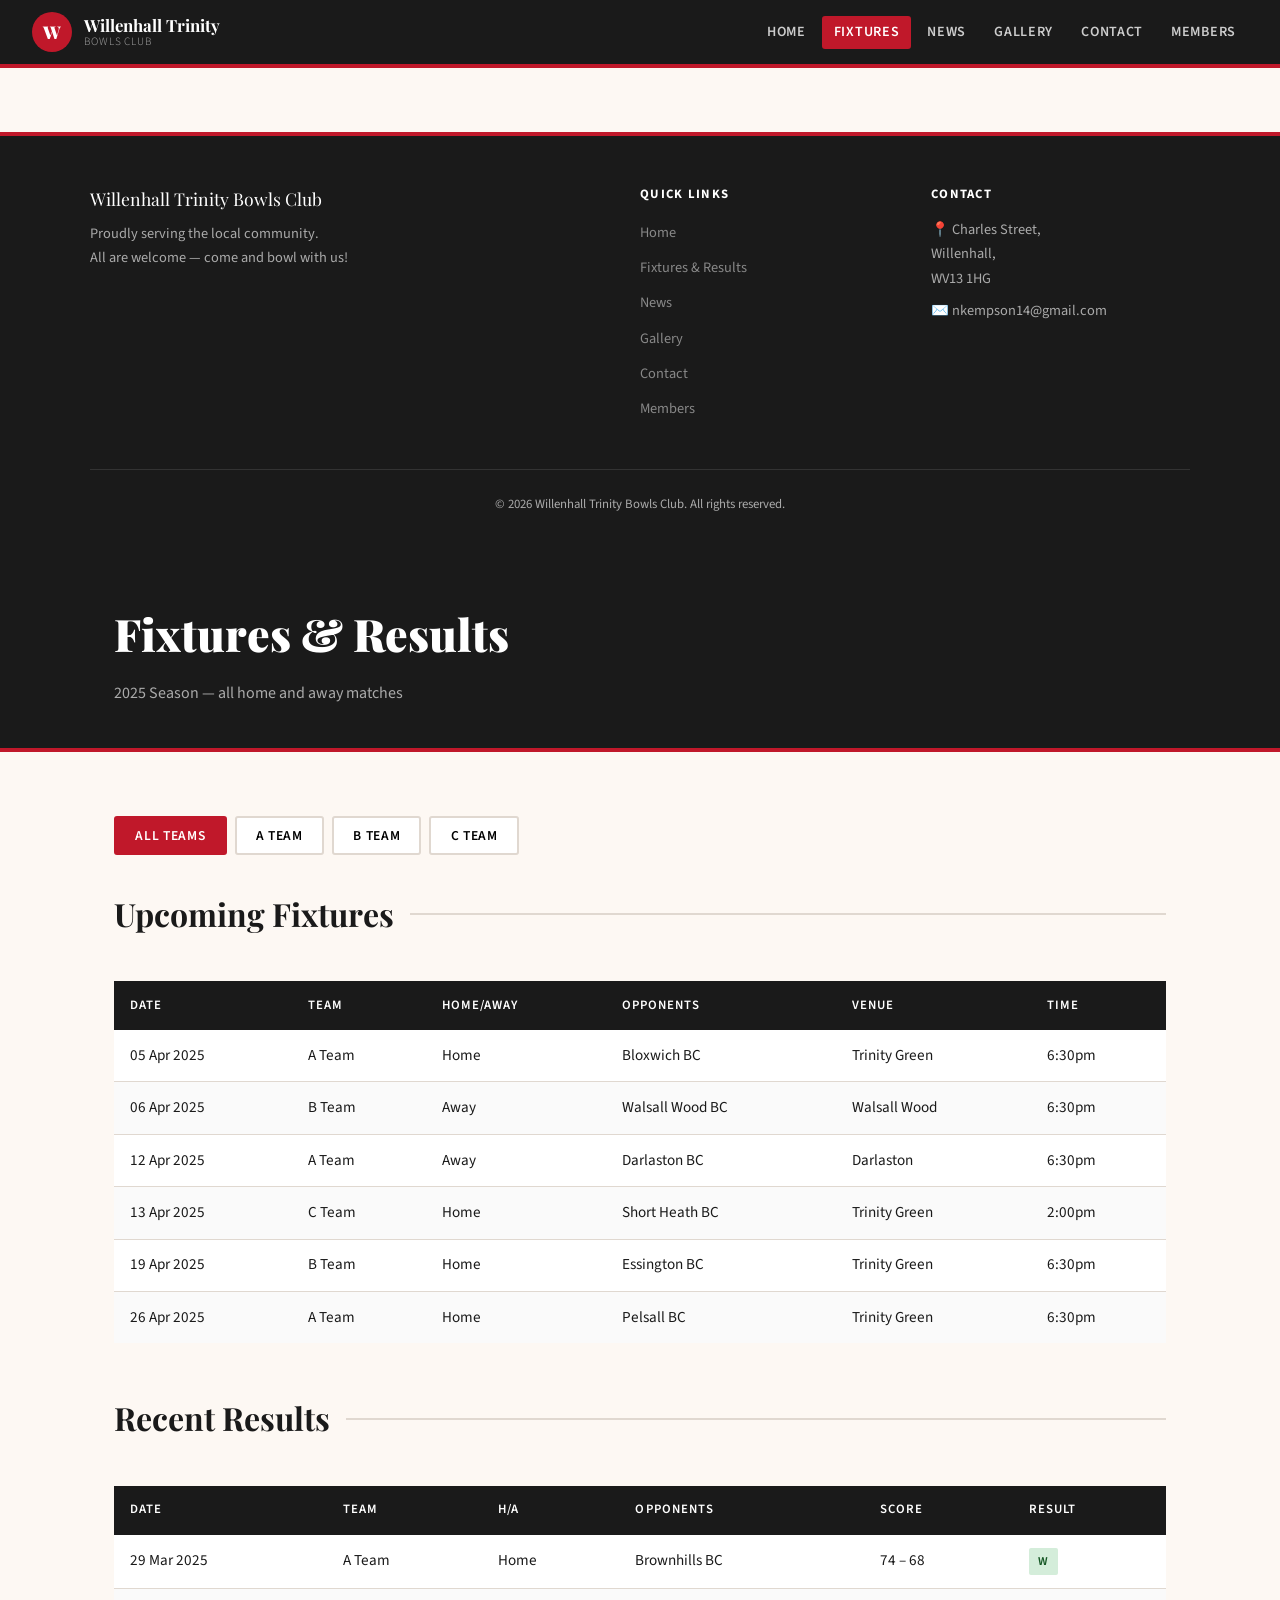
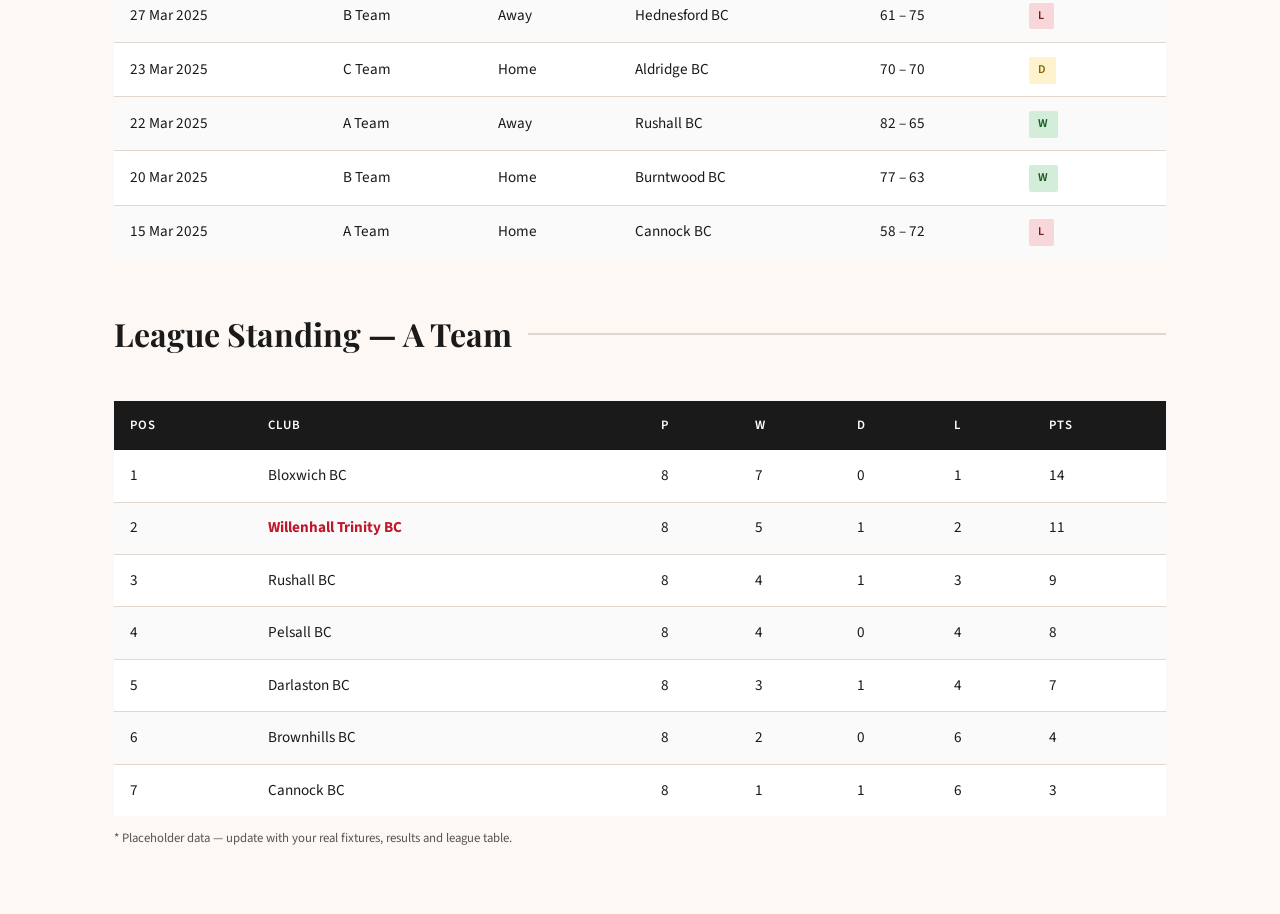
==== fixtures.html @ 3ceb104e "Add files via upload" ====
<!DOCTYPE html>
<html lang="en">
<head>
  <meta charset="UTF-8">
  <meta name="viewport" content="width=device-width, initial-scale=1.0">
  <title>Fixtures &amp; Results | Willenhall Trinity Bowls Club</title>
  <link rel="stylesheet" href="style.css">
</head>
<body>
<script src="shared.js"></script>

<div class="page-header">
  <div class="container">
    <h1>Fixtures &amp; Results</h1>
    <p>2025 Season — all home and away matches</p>
  </div>
</div>

<div class="section">

  <!-- FILTER TABS -->
  <div style="display:flex;gap:0.5rem;margin-bottom:2rem;flex-wrap:wrap">
    <button class="tab-btn active" data-team="all">All Teams</button>
    <button class="tab-btn" data-team="a">A Team</button>
    <button class="tab-btn" data-team="b">B Team</button>
    <button class="tab-btn" data-team="c">C Team</button>
  </div>

  <!-- UPCOMING FIXTURES -->
  <div class="section-heading"><h2>Upcoming Fixtures</h2></div>
  <div class="table-wrap" style="margin-bottom:3rem">
    <table id="fixturesTable">
      <thead>
        <tr>
          <th>Date</th><th>Team</th><th>Home/Away</th><th>Opponents</th><th>Venue</th><th>Time</th>
        </tr>
      </thead>
      <tbody>
        <tr data-team="a"><td>05 Apr 2025</td><td>A Team</td><td>Home</td><td>Bloxwich BC</td><td>Trinity Green</td><td>6:30pm</td></tr>
        <tr data-team="b"><td>06 Apr 2025</td><td>B Team</td><td>Away</td><td>Walsall Wood BC</td><td>Walsall Wood</td><td>6:30pm</td></tr>
        <tr data-team="a"><td>12 Apr 2025</td><td>A Team</td><td>Away</td><td>Darlaston BC</td><td>Darlaston</td><td>6:30pm</td></tr>
        <tr data-team="c"><td>13 Apr 2025</td><td>C Team</td><td>Home</td><td>Short Heath BC</td><td>Trinity Green</td><td>2:00pm</td></tr>
        <tr data-team="b"><td>19 Apr 2025</td><td>B Team</td><td>Home</td><td>Essington BC</td><td>Trinity Green</td><td>6:30pm</td></tr>
        <tr data-team="a"><td>26 Apr 2025</td><td>A Team</td><td>Home</td><td>Pelsall BC</td><td>Trinity Green</td><td>6:30pm</td></tr>
      </tbody>
    </table>
  </div>

  <!-- RESULTS -->
  <div class="section-heading"><h2>Recent Results</h2></div>
  <div class="table-wrap" style="margin-bottom:3rem">
    <table id="resultsTable">
      <thead>
        <tr><th>Date</th><th>Team</th><th>H/A</th><th>Opponents</th><th>Score</th><th>Result</th></tr>
      </thead>
      <tbody>
        <tr data-team="a"><td>29 Mar 2025</td><td>A Team</td><td>Home</td><td>Brownhills BC</td><td>74 – 68</td><td><span class="badge-result badge-w">W</span></td></tr>
        <tr data-team="b"><td>27 Mar 2025</td><td>B Team</td><td>Away</td><td>Hednesford BC</td><td>61 – 75</td><td><span class="badge-result badge-l">L</span></td></tr>
        <tr data-team="c"><td>23 Mar 2025</td><td>C Team</td><td>Home</td><td>Aldridge BC</td><td>70 – 70</td><td><span class="badge-result badge-d">D</span></td></tr>
        <tr data-team="a"><td>22 Mar 2025</td><td>A Team</td><td>Away</td><td>Rushall BC</td><td>82 – 65</td><td><span class="badge-result badge-w">W</span></td></tr>
        <tr data-team="b"><td>20 Mar 2025</td><td>B Team</td><td>Home</td><td>Burntwood BC</td><td>77 – 63</td><td><span class="badge-result badge-w">W</span></td></tr>
        <tr data-team="a"><td>15 Mar 2025</td><td>A Team</td><td>Home</td><td>Cannock BC</td><td>58 – 72</td><td><span class="badge-result badge-l">L</span></td></tr>
      </tbody>
    </table>
  </div>

  <!-- LEAGUE TABLE -->
  <div class="section-heading"><h2>League Standing — A Team</h2></div>
  <div class="table-wrap">
    <table>
      <thead><tr><th>Pos</th><th>Club</th><th>P</th><th>W</th><th>D</th><th>L</th><th>Pts</th></tr></thead>
      <tbody>
        <tr><td>1</td><td>Bloxwich BC</td><td>8</td><td>7</td><td>0</td><td>1</td><td>14</td></tr>
        <tr><td>2</td><td><strong style="color:var(--red)">Willenhall Trinity BC</strong></td><td>8</td><td>5</td><td>1</td><td>2</td><td>11</td></tr>
        <tr><td>3</td><td>Rushall BC</td><td>8</td><td>4</td><td>1</td><td>3</td><td>9</td></tr>
        <tr><td>4</td><td>Pelsall BC</td><td>8</td><td>4</td><td>0</td><td>4</td><td>8</td></tr>
        <tr><td>5</td><td>Darlaston BC</td><td>8</td><td>3</td><td>1</td><td>4</td><td>7</td></tr>
        <tr><td>6</td><td>Brownhills BC</td><td>8</td><td>2</td><td>0</td><td>6</td><td>4</td></tr>
        <tr><td>7</td><td>Cannock BC</td><td>8</td><td>1</td><td>1</td><td>6</td><td>3</td></tr>
      </tbody>
    </table>
  </div>
  <p style="font-size:0.8rem;color:var(--mid);margin-top:0.75rem">* Placeholder data — update with your real fixtures, results and league table.</p>

</div>

<style>
.tab-btn {
  padding:0.5rem 1.2rem;border:2px solid var(--border);
  background:white;border-radius:3px;cursor:pointer;
  font-family:inherit;font-size:0.85rem;font-weight:600;
  text-transform:uppercase;letter-spacing:0.05em;transition:all 0.2s;
}
.tab-btn.active,.tab-btn:hover{background:var(--red);color:white;border-color:var(--red);}
tr.hidden{display:none;}
</style>
<script>
document.querySelectorAll('.tab-btn').forEach(btn => {
  btn.addEventListener('click', function(){
    document.querySelectorAll('.tab-btn').forEach(b=>b.classList.remove('active'));
    this.classList.add('active');
    const team = this.dataset.team;
    ['fixturesTable','resultsTable'].forEach(id=>{
      document.querySelectorAll(`#${id} tbody tr`).forEach(row=>{
        row.classList.toggle('hidden', team!=='all' && row.dataset.team!==team);
      });
    });
  });
});
</script>
</body>
</html>
---- style.css ----
@import url('https://fonts.googleapis.com/css2?family=Playfair+Display:wght@400;600;700;900&family=Source+Sans+3:wght@300;400;600&display=swap');

/* ── Variables ─────────────────────────────────────── */
:root {
  --red:       #C0182A;
  --red-dark:  #8B0F1C;
  --red-light: #e8192f;
  --white:     #ffffff;
  --cream:     #FDF8F3;
  --charcoal:  #1A1A1A;
  --mid:       #555555;
  --border:    #e0d8d0;
  --nav-h:     68px;
}

/* ── Reset ─────────────────────────────────────────── */
*, *::before, *::after { box-sizing: border-box; margin: 0; padding: 0; }
html { scroll-behavior: smooth; }
body {
  font-family: 'Source Sans 3', sans-serif;
  background: var(--cream);
  color: var(--charcoal);
  font-size: 17px;
  line-height: 1.7;
}
img { max-width: 100%; display: block; }
a { color: var(--red); text-decoration: none; }
a:hover { text-decoration: underline; }

/* ── NAV ────────────────────────────────────────────── */
nav {
  background: var(--charcoal);
  height: var(--nav-h);
  display: flex;
  align-items: center;
  justify-content: space-between;
  padding: 0 2rem;
  position: sticky;
  top: 0;
  z-index: 100;
  border-bottom: 4px solid var(--red);
}
.nav-brand {
  display: flex;
  align-items: center;
  gap: 0.75rem;
  text-decoration: none;
}
.nav-brand .badge {
  width: 40px; height: 40px;
  background: var(--red);
  border-radius: 50%;
  display: flex; align-items: center; justify-content: center;
  font-family: 'Playfair Display', serif;
  font-weight: 900;
  font-size: 1.1rem;
  color: white;
  flex-shrink: 0;
}
.nav-brand span {
  font-family: 'Playfair Display', serif;
  font-weight: 700;
  font-size: 1.05rem;
  color: white;
  line-height: 1.2;
}
.nav-brand small { display: block; font-family: 'Source Sans 3', sans-serif; font-size: 0.7rem; font-weight: 300; color: #aaa; letter-spacing: 0.08em; text-transform: uppercase; }
.nav-links { display: flex; gap: 0.25rem; list-style: none; }
.nav-links a {
  color: #ccc;
  font-size: 0.88rem;
  font-weight: 600;
  letter-spacing: 0.05em;
  text-transform: uppercase;
  padding: 0.4rem 0.75rem;
  border-radius: 3px;
  transition: background 0.2s, color 0.2s;
  text-decoration: none;
}
.nav-links a:hover, .nav-links a.active { background: var(--red); color: white; }

/* Hamburger */
.nav-toggle { display: none; background: none; border: none; cursor: pointer; padding: 0.5rem; }
.nav-toggle span { display: block; width: 24px; height: 2px; background: white; margin: 5px 0; transition: 0.3s; }

@media (max-width: 768px) {
  .nav-toggle { display: block; }
  .nav-links {
    display: none; flex-direction: column; gap: 0;
    position: absolute; top: var(--nav-h); left: 0; right: 0;
    background: #222; padding: 1rem 0;
  }
  .nav-links.open { display: flex; }
  .nav-links a { padding: 0.75rem 2rem; border-radius: 0; }
}

/* ── HERO ───────────────────────────────────────────── */
.hero {
  background: linear-gradient(135deg, var(--red-dark) 0%, var(--red) 60%, #e84055 100%);
  color: white;
  padding: 5rem 2rem 4rem;
  text-align: center;
  position: relative;
  overflow: hidden;
}
.hero::before {
  content: '';
  position: absolute; inset: 0;
  background: url("data:image/svg+xml,%3Csvg width='60' height='60' viewBox='0 0 60 60' xmlns='http://www.w3.org/2000/svg'%3E%3Cg fill='none' fill-rule='evenodd'%3E%3Cg fill='%23ffffff' fill-opacity='0.04'%3E%3Ccircle cx='30' cy='30' r='20'/%3E%3C/g%3E%3C/g%3E%3C/svg%3E");
  background-size: 60px;
}
.hero-content { position: relative; max-width: 680px; margin: 0 auto; }
.hero-eyebrow {
  display: inline-block;
  font-size: 0.75rem; font-weight: 600; letter-spacing: 0.2em;
  text-transform: uppercase; color: rgba(255,255,255,0.7);
  border: 1px solid rgba(255,255,255,0.3);
  padding: 0.3rem 1rem; border-radius: 2px; margin-bottom: 1.5rem;
}
.hero h1 {
  font-family: 'Playfair Display', serif;
  font-size: clamp(2.2rem, 5vw, 3.5rem);
  font-weight: 900; line-height: 1.1;
  margin-bottom: 1rem;
}
.hero p { font-size: 1.15rem; color: rgba(255,255,255,0.85); margin-bottom: 2rem; }
.hero-buttons { display: flex; gap: 1rem; justify-content: center; flex-wrap: wrap; }
.btn {
  display: inline-block;
  padding: 0.75rem 1.8rem;
  border-radius: 3px;
  font-weight: 600;
  font-size: 0.9rem;
  letter-spacing: 0.04em;
  text-transform: uppercase;
  cursor: pointer;
  border: 2px solid transparent;
  transition: all 0.2s;
  text-decoration: none;
}
.btn-white { background: white; color: var(--red); }
.btn-white:hover { background: var(--cream); text-decoration: none; }
.btn-outline { background: transparent; border-color: rgba(255,255,255,0.6); color: white; }
.btn-outline:hover { background: rgba(255,255,255,0.1); text-decoration: none; }
.btn-red { background: var(--red); color: white; }
.btn-red:hover { background: var(--red-dark); text-decoration: none; }

/* ── PAGE HEADER (inner pages) ──────────────────────── */
.page-header {
  background: var(--charcoal);
  color: white;
  padding: 3rem 2rem 2.5rem;
  border-bottom: 4px solid var(--red);
}
.page-header .container { max-width: 1100px; margin: 0 auto; }
.page-header h1 {
  font-family: 'Playfair Display', serif;
  font-size: clamp(1.8rem, 4vw, 2.8rem);
  font-weight: 900;
}
.page-header p { color: #aaa; margin-top: 0.5rem; font-size: 1rem; }

/* ── LAYOUT ─────────────────────────────────────────── */
.container { max-width: 1100px; margin: 0 auto; padding: 0 1.5rem; }
.section { padding: 4rem 1.5rem; max-width: 1100px; margin: 0 auto; }

/* ── CARDS ──────────────────────────────────────────── */
.card {
  background: white;
  border: 1px solid var(--border);
  border-radius: 4px;
  overflow: hidden;
  transition: box-shadow 0.2s, transform 0.2s;
}
.card:hover { box-shadow: 0 8px 30px rgba(0,0,0,0.1); transform: translateY(-2px); }
.card-body { padding: 1.5rem; }
.card-title { font-family: 'Playfair Display', serif; font-size: 1.2rem; font-weight: 700; margin-bottom: 0.5rem; }
.card-meta { font-size: 0.8rem; color: var(--mid); text-transform: uppercase; letter-spacing: 0.08em; margin-bottom: 0.75rem; }

/* ── SECTION HEADING ────────────────────────────────── */
.section-heading {
  display: flex; align-items: center; gap: 1rem;
  margin-bottom: 2.5rem;
}
.section-heading h2 {
  font-family: 'Playfair Display', serif;
  font-size: clamp(1.5rem, 3vw, 2rem);
  font-weight: 700;
  white-space: nowrap;
}
.section-heading::after {
  content: ''; flex: 1; height: 2px; background: var(--border);
}

/* ── TABLE ──────────────────────────────────────────── */
.table-wrap { overflow-x: auto; }
table { width: 100%; border-collapse: collapse; background: white; }
thead { background: var(--charcoal); color: white; }
th {
  padding: 0.85rem 1rem;
  font-size: 0.8rem; font-weight: 600;
  letter-spacing: 0.08em; text-transform: uppercase;
  text-align: left;
}
td { padding: 0.8rem 1rem; border-bottom: 1px solid var(--border); font-size: 0.95rem; }
tr:last-child td { border-bottom: none; }
tr:nth-child(even) td { background: #fafafa; }
.badge-result {
  display: inline-block; padding: 0.2rem 0.6rem; border-radius: 2px;
  font-size: 0.75rem; font-weight: 600; letter-spacing: 0.05em;
}
.badge-w { background: #d4edda; color: #155724; }
.badge-l { background: #f8d7da; color: #721c24; }
.badge-d { background: #fff3cd; color: #856404; }
.badge-tbc { background: #e2e3e5; color: #383d41; }

/* ── NEWS ───────────────────────────────────────────── */
.news-grid { display: grid; grid-template-columns: repeat(auto-fill, minmax(300px, 1fr)); gap: 1.5rem; }

/* ── GALLERY ────────────────────────────────────────── */
.gallery-grid { display: grid; grid-template-columns: repeat(auto-fill, minmax(260px, 1fr)); gap: 1rem; }
.gallery-item {
  aspect-ratio: 4/3;
  background: #ddd;
  border-radius: 4px;
  overflow: hidden;
  cursor: pointer;
  position: relative;
}
.gallery-item img { width: 100%; height: 100%; object-fit: cover; transition: transform 0.3s; }
.gallery-item:hover img { transform: scale(1.04); }
.gallery-placeholder {
  width: 100%; height: 100%;
  display: flex; flex-direction: column; align-items: center; justify-content: center;
  background: linear-gradient(135deg, #e0d8d0, #ccc);
  color: #888; font-size: 0.85rem; text-align: center; padding: 1rem; gap: 0.5rem;
}
.gallery-placeholder svg { opacity: 0.4; }

/* ── CONTACT ────────────────────────────────────────── */
.contact-grid { display: grid; grid-template-columns: 1fr 1fr; gap: 2.5rem; }
@media (max-width: 640px) { .contact-grid { grid-template-columns: 1fr; } }
.info-block { margin-bottom: 1.5rem; }
.info-block h3 { font-family: 'Playfair Display', serif; font-size: 1rem; font-weight: 700; margin-bottom: 0.4rem; color: var(--red); }
.map-placeholder {
  background: #ddd; border-radius: 4px; height: 300px;
  display: flex; align-items: center; justify-content: center;
  color: #888; font-size: 0.9rem; border: 1px solid var(--border);
  text-align: center; flex-direction: column; gap: 0.5rem;
}

/* ── MEMBERS PASSWORD ───────────────────────────────── */
.password-gate {
  max-width: 420px; margin: 5rem auto; background: white;
  border: 1px solid var(--border); border-radius: 4px; overflow: hidden;
}
.password-gate .gate-header { background: var(--red); color: white; padding: 1.5rem 2rem; }
.password-gate .gate-header h2 { font-family: 'Playfair Display', serif; font-size: 1.4rem; }
.password-gate .gate-body { padding: 2rem; }
.form-group { margin-bottom: 1.25rem; }
label { display: block; font-size: 0.85rem; font-weight: 600; margin-bottom: 0.4rem; }
input[type=password], input[type=text], input[type=email], textarea, select {
  width: 100%; padding: 0.65rem 0.85rem;
  border: 1px solid var(--border); border-radius: 3px;
  font-size: 1rem; font-family: inherit;
  transition: border-color 0.2s;
}
input:focus, textarea:focus { outline: none; border-color: var(--red); }
textarea { min-height: 120px; resize: vertical; }
.error-msg { color: var(--red); font-size: 0.85rem; margin-top: 0.5rem; display: none; }
.members-content { display: none; }

/* ── FOOTER ─────────────────────────────────────────── */
footer {
  background: var(--charcoal);
  color: #aaa;
  padding: 3rem 2rem 2rem;
  margin-top: 4rem;
  border-top: 4px solid var(--red);
}
.footer-inner {
  max-width: 1100px; margin: 0 auto;
  display: grid; grid-template-columns: 2fr 1fr 1fr; gap: 2rem;
}
@media (max-width: 640px) { .footer-inner { grid-template-columns: 1fr; } }
.footer-brand { font-family: 'Playfair Display', serif; font-size: 1.1rem; color: white; margin-bottom: 0.5rem; }
.footer-copy { margin-top: 2.5rem; padding-top: 1.5rem; border-top: 1px solid #333; text-align: center; font-size: 0.8rem; max-width: 1100px; margin-left: auto; margin-right: auto; }
footer h4 { color: white; font-size: 0.8rem; letter-spacing: 0.1em; text-transform: uppercase; margin-bottom: 0.75rem; }
footer ul { list-style: none; }
footer ul li { margin-bottom: 0.4rem; }
footer ul a { color: #888; font-size: 0.9rem; }
footer ul a:hover { color: var(--red); }

/* ── QUICK STATS BAR ────────────────────────────────── */
.stats-bar {
  background: white; border-top: 1px solid var(--border); border-bottom: 1px solid var(--border);
  padding: 2rem 1.5rem;
}
.stats-grid { max-width: 1100px; margin: 0 auto; display: grid; grid-template-columns: repeat(4, 1fr); gap: 1rem; text-align: center; }
@media (max-width: 640px) { .stats-grid { grid-template-columns: repeat(2, 1fr); } }
.stat-num { font-family: 'Playfair Display', serif; font-size: 2.2rem; font-weight: 900; color: var(--red); line-height: 1; }
.stat-label { font-size: 0.8rem; text-transform: uppercase; letter-spacing: 0.08em; color: var(--mid); margin-top: 0.25rem; }

/* ── UTILITY ─────────────────────────────────────────── */
.red { color: var(--red); }
.mt-1 { margin-top: 1rem; } .mt-2 { margin-top: 2rem; }
.text-center { text-align: center; }
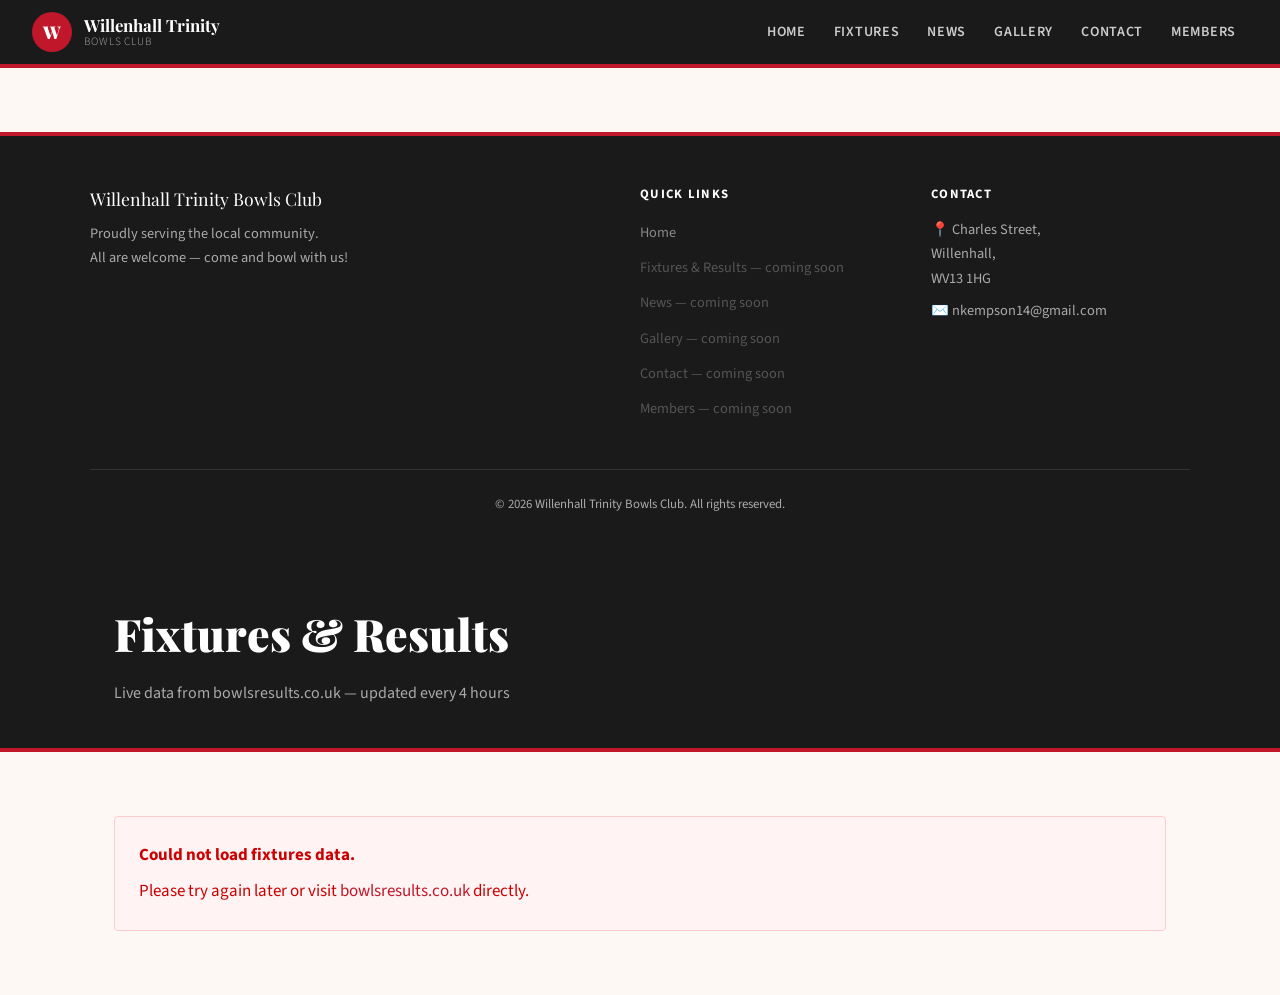
==== commit 6918e878: "Add files via upload" ====
--- a/fixtures.html
+++ b/fixtures.html
@@ -5,6 +5,41 @@
   <meta name="viewport" content="width=device-width, initial-scale=1.0">
   <title>Fixtures &amp; Results | Willenhall Trinity Bowls Club</title>
   <link rel="stylesheet" href="style.css">
+  <style>
+    .league-tabs { display:flex; flex-wrap:wrap; gap:0.5rem; margin-bottom:2rem; }
+    .league-tab {
+      padding:0.5rem 1rem; background:white; border:2px solid var(--border);
+      border-radius:3px; cursor:pointer; font-family:inherit; font-size:0.85rem;
+      font-weight:600; transition:all 0.2s;
+    }
+    .league-tab.active,.league-tab:hover { background:var(--red); color:white; border-color:var(--red); }
+    .league-panel { display:none; }
+    .league-panel.active { display:block; }
+    .team-tabs { display:flex; flex-wrap:wrap; gap:0.5rem; margin-bottom:1.5rem; }
+    .team-tab {
+      padding:0.4rem 0.9rem; background:white; border:1.5px solid var(--border);
+      border-radius:3px; cursor:pointer; font-family:inherit; font-size:0.8rem;
+      font-weight:600; transition:all 0.2s;
+    }
+    .team-tab.active,.team-tab:hover { background:var(--charcoal); color:white; border-color:var(--charcoal); }
+    .team-panel { display:none; }
+    .team-panel.active { display:block; }
+    .data-tabs { display:flex; gap:0; margin-bottom:0; border-bottom:2px solid var(--border); flex-wrap:wrap; }
+    .data-tab {
+      padding:0.6rem 1.2rem; background:none; border:none; cursor:pointer;
+      font-family:inherit; font-size:0.85rem; font-weight:600; color:var(--mid);
+      border-bottom:3px solid transparent; margin-bottom:-2px; transition:all 0.2s;
+    }
+    .data-tab.active { color:var(--red); border-bottom-color:var(--red); }
+    .data-panel { display:none; padding-top:1.5rem; }
+    .data-panel.active { display:block; }
+    .wtbc-row td { background:#fff8f8 !important; font-weight:600; }
+    .loading { text-align:center; padding:3rem; color:var(--mid); }
+    .error-box { background:#fff3f3; border:1px solid #fcc; border-radius:4px; padding:1.5rem; color:#c00; }
+    .updated { font-size:0.8rem; color:var(--mid); margin-bottom:1.5rem; }
+    .no-data { color:var(--mid); font-size:0.9rem; font-style:italic; padding:1rem 0; }
+    .avg-bar { height:8px; background:var(--red); border-radius:4px; display:inline-block; vertical-align:middle; }
+  </style>
 </head>
 <body>
 <script src="shared.js"></script>
@@ -12,101 +47,173 @@
 <div class="page-header">
   <div class="container">
     <h1>Fixtures &amp; Results</h1>
-    <p>2025 Season — all home and away matches</p>
+    <p>Live data from bowlsresults.co.uk &mdash; updated every 4 hours</p>
   </div>
 </div>
 
 <div class="section">
-
-  <!-- FILTER TABS -->
-  <div style="display:flex;gap:0.5rem;margin-bottom:2rem;flex-wrap:wrap">
-    <button class="tab-btn active" data-team="all">All Teams</button>
-    <button class="tab-btn" data-team="a">A Team</button>
-    <button class="tab-btn" data-team="b">B Team</button>
-    <button class="tab-btn" data-team="c">C Team</button>
+  <div id="loading" class="loading"><p>&#9900; Loading fixtures and results...</p></div>
+  <div id="error" class="error-box" style="display:none">
+    <strong>Could not load fixtures data.</strong>
+    <p style="margin-top:0.5rem">Please try again later or visit <a href="https://bowlsresults.co.uk" target="_blank">bowlsresults.co.uk</a> directly.</p>
   </div>
-
-  <!-- UPCOMING FIXTURES -->
-  <div class="section-heading"><h2>Upcoming Fixtures</h2></div>
-  <div class="table-wrap" style="margin-bottom:3rem">
-    <table id="fixturesTable">
-      <thead>
-        <tr>
-          <th>Date</th><th>Team</th><th>Home/Away</th><th>Opponents</th><th>Venue</th><th>Time</th>
-        </tr>
-      </thead>
-      <tbody>
-        <tr data-team="a"><td>05 Apr 2025</td><td>A Team</td><td>Home</td><td>Bloxwich BC</td><td>Trinity Green</td><td>6:30pm</td></tr>
-        <tr data-team="b"><td>06 Apr 2025</td><td>B Team</td><td>Away</td><td>Walsall Wood BC</td><td>Walsall Wood</td><td>6:30pm</td></tr>
-        <tr data-team="a"><td>12 Apr 2025</td><td>A Team</td><td>Away</td><td>Darlaston BC</td><td>Darlaston</td><td>6:30pm</td></tr>
-        <tr data-team="c"><td>13 Apr 2025</td><td>C Team</td><td>Home</td><td>Short Heath BC</td><td>Trinity Green</td><td>2:00pm</td></tr>
-        <tr data-team="b"><td>19 Apr 2025</td><td>B Team</td><td>Home</td><td>Essington BC</td><td>Trinity Green</td><td>6:30pm</td></tr>
-        <tr data-team="a"><td>26 Apr 2025</td><td>A Team</td><td>Home</td><td>Pelsall BC</td><td>Trinity Green</td><td>6:30pm</td></tr>
-      </tbody>
-    </table>
+  <div id="content" style="display:none">
+    <p class="updated" id="updated"></p>
+    <div class="league-tabs" id="leagueTabs"></div>
+    <div id="leaguePanels"></div>
   </div>
-
-  <!-- RESULTS -->
-  <div class="section-heading"><h2>Recent Results</h2></div>
-  <div class="table-wrap" style="margin-bottom:3rem">
-    <table id="resultsTable">
-      <thead>
-        <tr><th>Date</th><th>Team</th><th>H/A</th><th>Opponents</th><th>Score</th><th>Result</th></tr>
-      </thead>
-      <tbody>
-        <tr data-team="a"><td>29 Mar 2025</td><td>A Team</td><td>Home</td><td>Brownhills BC</td><td>74 – 68</td><td><span class="badge-result badge-w">W</span></td></tr>
-        <tr data-team="b"><td>27 Mar 2025</td><td>B Team</td><td>Away</td><td>Hednesford BC</td><td>61 – 75</td><td><span class="badge-result badge-l">L</span></td></tr>
-        <tr data-team="c"><td>23 Mar 2025</td><td>C Team</td><td>Home</td><td>Aldridge BC</td><td>70 – 70</td><td><span class="badge-result badge-d">D</span></td></tr>
-        <tr data-team="a"><td>22 Mar 2025</td><td>A Team</td><td>Away</td><td>Rushall BC</td><td>82 – 65</td><td><span class="badge-result badge-w">W</span></td></tr>
-        <tr data-team="b"><td>20 Mar 2025</td><td>B Team</td><td>Home</td><td>Burntwood BC</td><td>77 – 63</td><td><span class="badge-result badge-w">W</span></td></tr>
-        <tr data-team="a"><td>15 Mar 2025</td><td>A Team</td><td>Home</td><td>Cannock BC</td><td>58 – 72</td><td><span class="badge-result badge-l">L</span></td></tr>
-      </tbody>
-    </table>
-  </div>
-
-  <!-- LEAGUE TABLE -->
-  <div class="section-heading"><h2>League Standing — A Team</h2></div>
-  <div class="table-wrap">
-    <table>
-      <thead><tr><th>Pos</th><th>Club</th><th>P</th><th>W</th><th>D</th><th>L</th><th>Pts</th></tr></thead>
-      <tbody>
-        <tr><td>1</td><td>Bloxwich BC</td><td>8</td><td>7</td><td>0</td><td>1</td><td>14</td></tr>
-        <tr><td>2</td><td><strong style="color:var(--red)">Willenhall Trinity BC</strong></td><td>8</td><td>5</td><td>1</td><td>2</td><td>11</td></tr>
-        <tr><td>3</td><td>Rushall BC</td><td>8</td><td>4</td><td>1</td><td>3</td><td>9</td></tr>
-        <tr><td>4</td><td>Pelsall BC</td><td>8</td><td>4</td><td>0</td><td>4</td><td>8</td></tr>
-        <tr><td>5</td><td>Darlaston BC</td><td>8</td><td>3</td><td>1</td><td>4</td><td>7</td></tr>
-        <tr><td>6</td><td>Brownhills BC</td><td>8</td><td>2</td><td>0</td><td>6</td><td>4</td></tr>
-        <tr><td>7</td><td>Cannock BC</td><td>8</td><td>1</td><td>1</td><td>6</td><td>3</td></tr>
-      </tbody>
-    </table>
-  </div>
-  <p style="font-size:0.8rem;color:var(--mid);margin-top:0.75rem">* Placeholder data — update with your real fixtures, results and league table.</p>
-
 </div>
 
-<style>
-.tab-btn {
-  padding:0.5rem 1.2rem;border:2px solid var(--border);
-  background:white;border-radius:3px;cursor:pointer;
-  font-family:inherit;font-size:0.85rem;font-weight:600;
-  text-transform:uppercase;letter-spacing:0.05em;transition:all 0.2s;
-}
-.tab-btn.active,.tab-btn:hover{background:var(--red);color:white;border-color:var(--red);}
-tr.hidden{display:none;}
-</style>
 <script>
-document.querySelectorAll('.tab-btn').forEach(btn => {
-  btn.addEventListener('click', function(){
-    document.querySelectorAll('.tab-btn').forEach(b=>b.classList.remove('active'));
-    this.classList.add('active');
-    const team = this.dataset.team;
-    ['fixturesTable','resultsTable'].forEach(id=>{
-      document.querySelectorAll(`#${id} tbody tr`).forEach(row=>{
-        row.classList.toggle('hidden', team!=='all' && row.dataset.team!==team);
-      });
-    });
+async function loadData() {
+  try {
+    const r = await fetch('data/results.json?t=' + Date.now());
+    if (!r.ok) throw new Error('No data');
+    return await r.json();
+  } catch(e) { return null; }
+}
+
+function badge(result) {
+  const map = { W:'badge-w', L:'badge-l', D:'badge-d' };
+  return `<span class="badge-result ${map[result]||'badge-tbc'}">${result||'TBC'}</span>`;
+}
+
+function renderFixtures(fixtures) {
+  if (!fixtures||!fixtures.length) return '<p class="no-data">No upcoming fixtures found.</p>';
+  return `<div class="table-wrap"><table>
+    <thead><tr><th>Date</th><th>H/A</th><th>Opponents</th><th>Time</th></tr></thead>
+    <tbody>${fixtures.map(f=>`<tr>
+      <td>${f.date}</td>
+      <td><span class="badge-result ${f.venue==='Home'?'badge-w':'badge-tbc'}">${f.venue}</span></td>
+      <td>${f.venue==='Home'?f.away:f.home}</td>
+      <td>${f.time||'TBC'}</td>
+    </tr>`).join('')}</tbody>
+  </table></div>`;
+}
+
+function renderResults(results) {
+  if (!results||!results.length) return '<p class="no-data">No results recorded yet.</p>';
+  return `<div class="table-wrap"><table>
+    <thead><tr><th>Date</th><th>Home</th><th>Score</th><th>Away</th><th>Result</th></tr></thead>
+    <tbody>${results.map(r=>`<tr>
+      <td>${r.date}</td><td>${r.home}</td>
+      <td><strong>${r.home_score} &ndash; ${r.away_score}</strong></td>
+      <td>${r.away}</td><td>${badge(r.result)}</td>
+    </tr>`).join('')}</tbody>
+  </table></div>`;
+}
+
+function renderTable(table) {
+  if (!table||!table.length) return '<p class="no-data">League table not yet available.</p>';
+  return `<div class="table-wrap"><table>
+    <thead><tr><th>Pos</th><th>Club</th><th>P</th><th>W</th><th>D</th><th>L</th><th>Pts</th></tr></thead>
+    <tbody>${table.map(row=>`<tr class="${row.is_wtbc?'wtbc-row':''}">
+      <td>${row.pos}</td>
+      <td>${row.club}${row.is_wtbc?' &#11088;':''}</td>
+      <td>${row.played}</td><td>${row.won}</td><td>${row.drawn}</td><td>${row.lost}</td>
+      <td><strong>${row.points}</strong></td>
+    </tr>`).join('')}</tbody>
+  </table></div>`;
+}
+
+function renderAverages(averages) {
+  if (!averages||!averages.length) return '<p class="no-data">Player averages not yet available.</p>';
+  const maxAvg = Math.max(...averages.map(a=>parseFloat(a.average)||0));
+  return `<div class="table-wrap"><table>
+    <thead><tr><th>Player</th><th>Played</th><th>Won</th><th>Average</th></tr></thead>
+    <tbody>${averages.map(a=>{
+      const pct = maxAvg>0?(parseFloat(a.average)/maxAvg*80):0;
+      return `<tr>
+        <td>${a.player}</td><td>${a.played}</td><td>${a.won}</td>
+        <td>
+          <span class="avg-bar" style="width:${pct.toFixed(0)}px"></span>
+          <span style="margin-left:0.5rem">${a.average}</span>
+        </td>
+      </tr>`;
+    }).join('')}</tbody>
+  </table></div>`;
+}
+
+function showData(teamId, section, btn) {
+  const panel = document.getElementById('panel-'+teamId);
+  panel.querySelectorAll('.data-tab').forEach(t=>t.classList.remove('active'));
+  panel.querySelectorAll('.data-panel').forEach(p=>p.classList.remove('active'));
+  document.getElementById(teamId+'-'+section).classList.add('active');
+  btn.classList.add('active');
+}
+
+function showLeague(idx) {
+  document.querySelectorAll('.league-tab').forEach(t=>t.classList.remove('active'));
+  document.querySelectorAll('.league-panel').forEach(p=>p.classList.remove('active'));
+  document.querySelector('.league-tab[data-idx="'+idx+'"]').classList.add('active');
+  document.getElementById('league-'+idx).classList.add('active');
+  showTeam(idx,0);
+}
+
+function showTeam(leagueIdx, teamIdx) {
+  const lp = document.getElementById('league-'+leagueIdx);
+  lp.querySelectorAll('.team-tab').forEach(t=>t.classList.remove('active'));
+  lp.querySelectorAll('.team-panel').forEach(p=>p.classList.remove('active'));
+  const tab = lp.querySelector('.team-tab[data-tidx="'+teamIdx+'"]');
+  const panel = document.getElementById('panel-l'+leagueIdx+'t'+teamIdx);
+  if(tab) tab.classList.add('active');
+  if(panel) panel.classList.add('active');
+}
+
+async function render() {
+  const data = await loadData();
+  document.getElementById('loading').style.display = 'none';
+  if (!data) { document.getElementById('error').style.display='block'; return; }
+
+  document.getElementById('updated').textContent = 'Last updated: ' + data.updated;
+  document.getElementById('content').style.display = 'block';
+
+  const tabsEl   = document.getElementById('leagueTabs');
+  const panelsEl = document.getElementById('leaguePanels');
+
+  data.leagues.forEach((league, li) => {
+    const tab = document.createElement('button');
+    tab.className = 'league-tab'+(li===0?' active':'');
+    tab.dataset.idx = li;
+    tab.textContent = league.name;
+    tab.onclick = ()=>showLeague(li);
+    tabsEl.appendChild(tab);
+
+    const teamTabsHtml = league.teams.map((team,ti)=>`
+      <button class="team-tab${ti===0?' active':''}" data-tidx="${ti}" onclick="showTeam(${li},${ti})">
+        ${team.name} <small style="opacity:0.7">Div ${team.division}</small>
+      </button>`).join('');
+
+    const teamPanelsHtml = league.teams.map((team,ti)=>{
+      const id = 'l'+li+'t'+ti;
+      return `<div class="team-panel" id="panel-${id}">
+        <div class="data-tabs">
+          <button class="data-tab active" onclick="showData('${id}','fixtures',this)">&#128197; Fixtures</button>
+          <button class="data-tab" onclick="showData('${id}','results',this)">&#127942; Results</button>
+          <button class="data-tab" onclick="showData('${id}','table',this)">&#128202; League Table</button>
+          <button class="data-tab" onclick="showData('${id}','averages',this)">&#128100; Player Averages</button>
+        </div>
+        <div class="data-panel active" id="${id}-fixtures">${renderFixtures(team.fixtures)}</div>
+        <div class="data-panel" id="${id}-results">${renderResults(team.results)}</div>
+        <div class="data-panel" id="${id}-table">${renderTable(team.table)}</div>
+        <div class="data-panel" id="${id}-averages">${renderAverages(team.averages)}</div>
+      </div>`;
+    }).join('');
+
+    const panel = document.createElement('div');
+    panel.className = 'league-panel'+(li===0?' active':'');
+    panel.id = 'league-'+li;
+    panel.innerHTML = `
+      <div class="section-heading"><h2>${league.name}</h2></div>
+      <div class="team-tabs">${teamTabsHtml}</div>
+      ${teamPanelsHtml}`;
+    panelsEl.appendChild(panel);
   });
-});
+
+  showTeam(0,0);
+}
+
+render();
 </script>
 </body>
 </html>
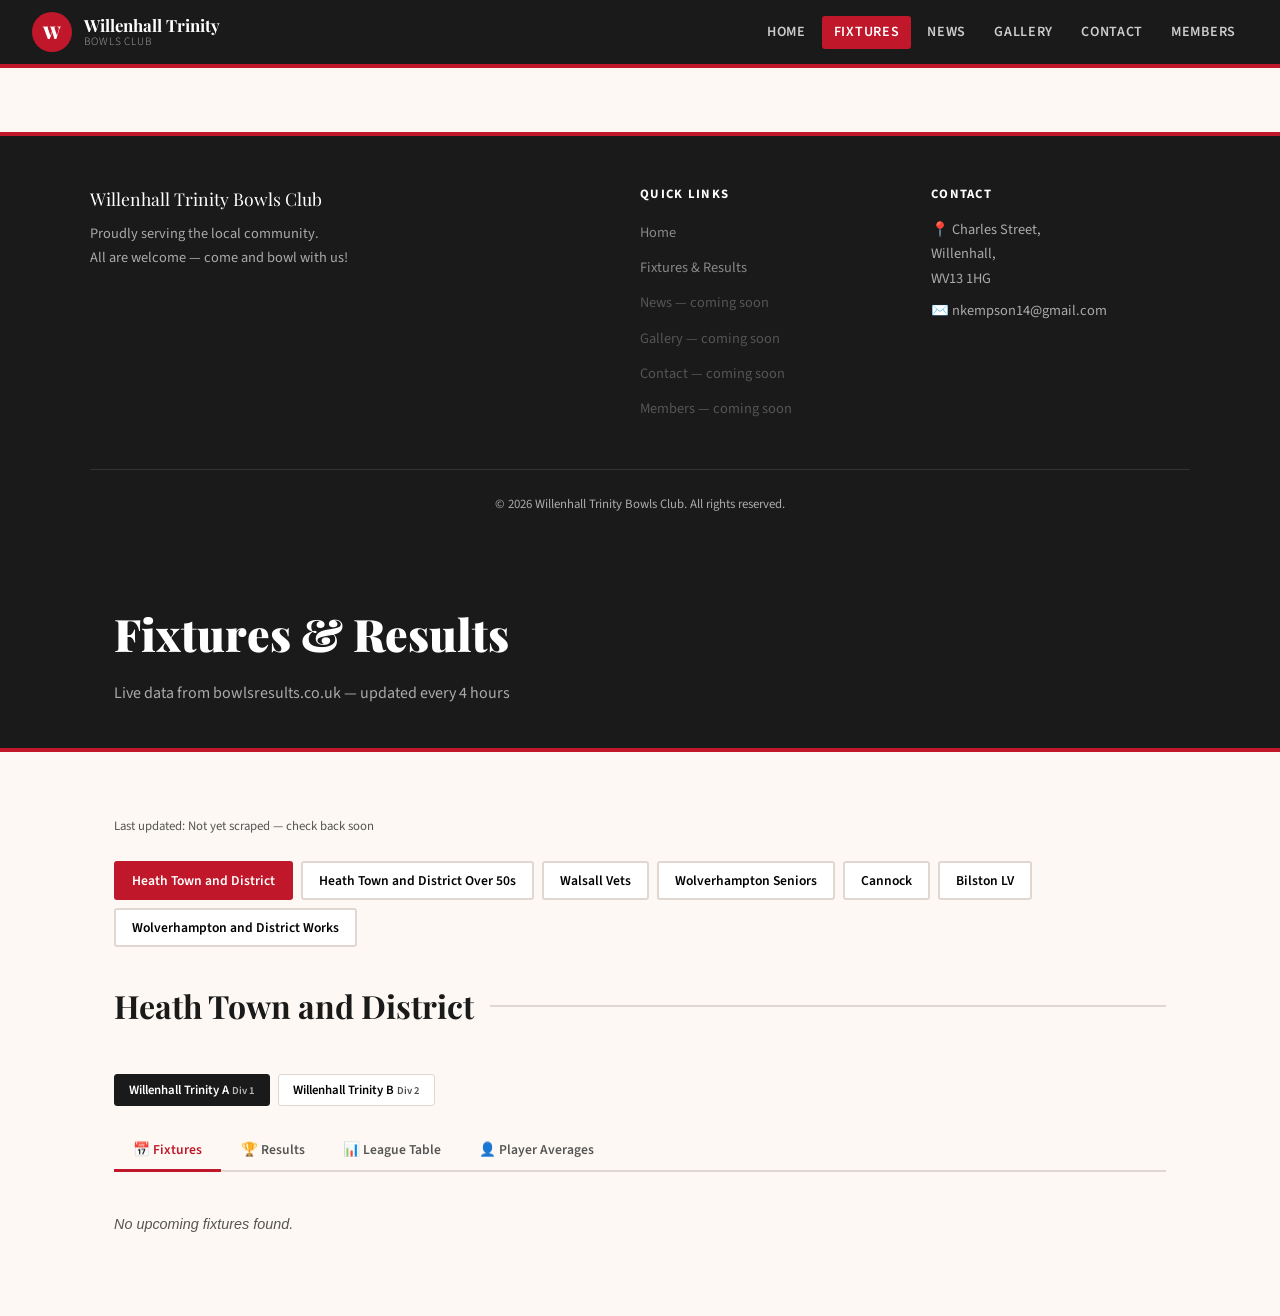
==== commit cdc4e394: "Add files via upload" ====
--- a/fixtures.html
+++ b/fixtures.html
@@ -81,12 +81,11 @@
 function renderFixtures(fixtures) {
   if (!fixtures||!fixtures.length) return '<p class="no-data">No upcoming fixtures found.</p>';
   return `<div class="table-wrap"><table>
-    <thead><tr><th>Date</th><th>H/A</th><th>Opponents</th><th>Time</th></tr></thead>
+    <thead><tr><th>Date</th><th>H/A</th><th>Opponents</th></tr></thead>
     <tbody>${fixtures.map(f=>`<tr>
       <td>${f.date}</td>
       <td><span class="badge-result ${f.venue==='Home'?'badge-w':'badge-tbc'}">${f.venue}</span></td>
-      <td>${f.venue==='Home'?f.away:f.home}</td>
-      <td>${f.time||'TBC'}</td>
+      <td>${f.opponent}</td>
     </tr>`).join('')}</tbody>
   </table></div>`;
 }
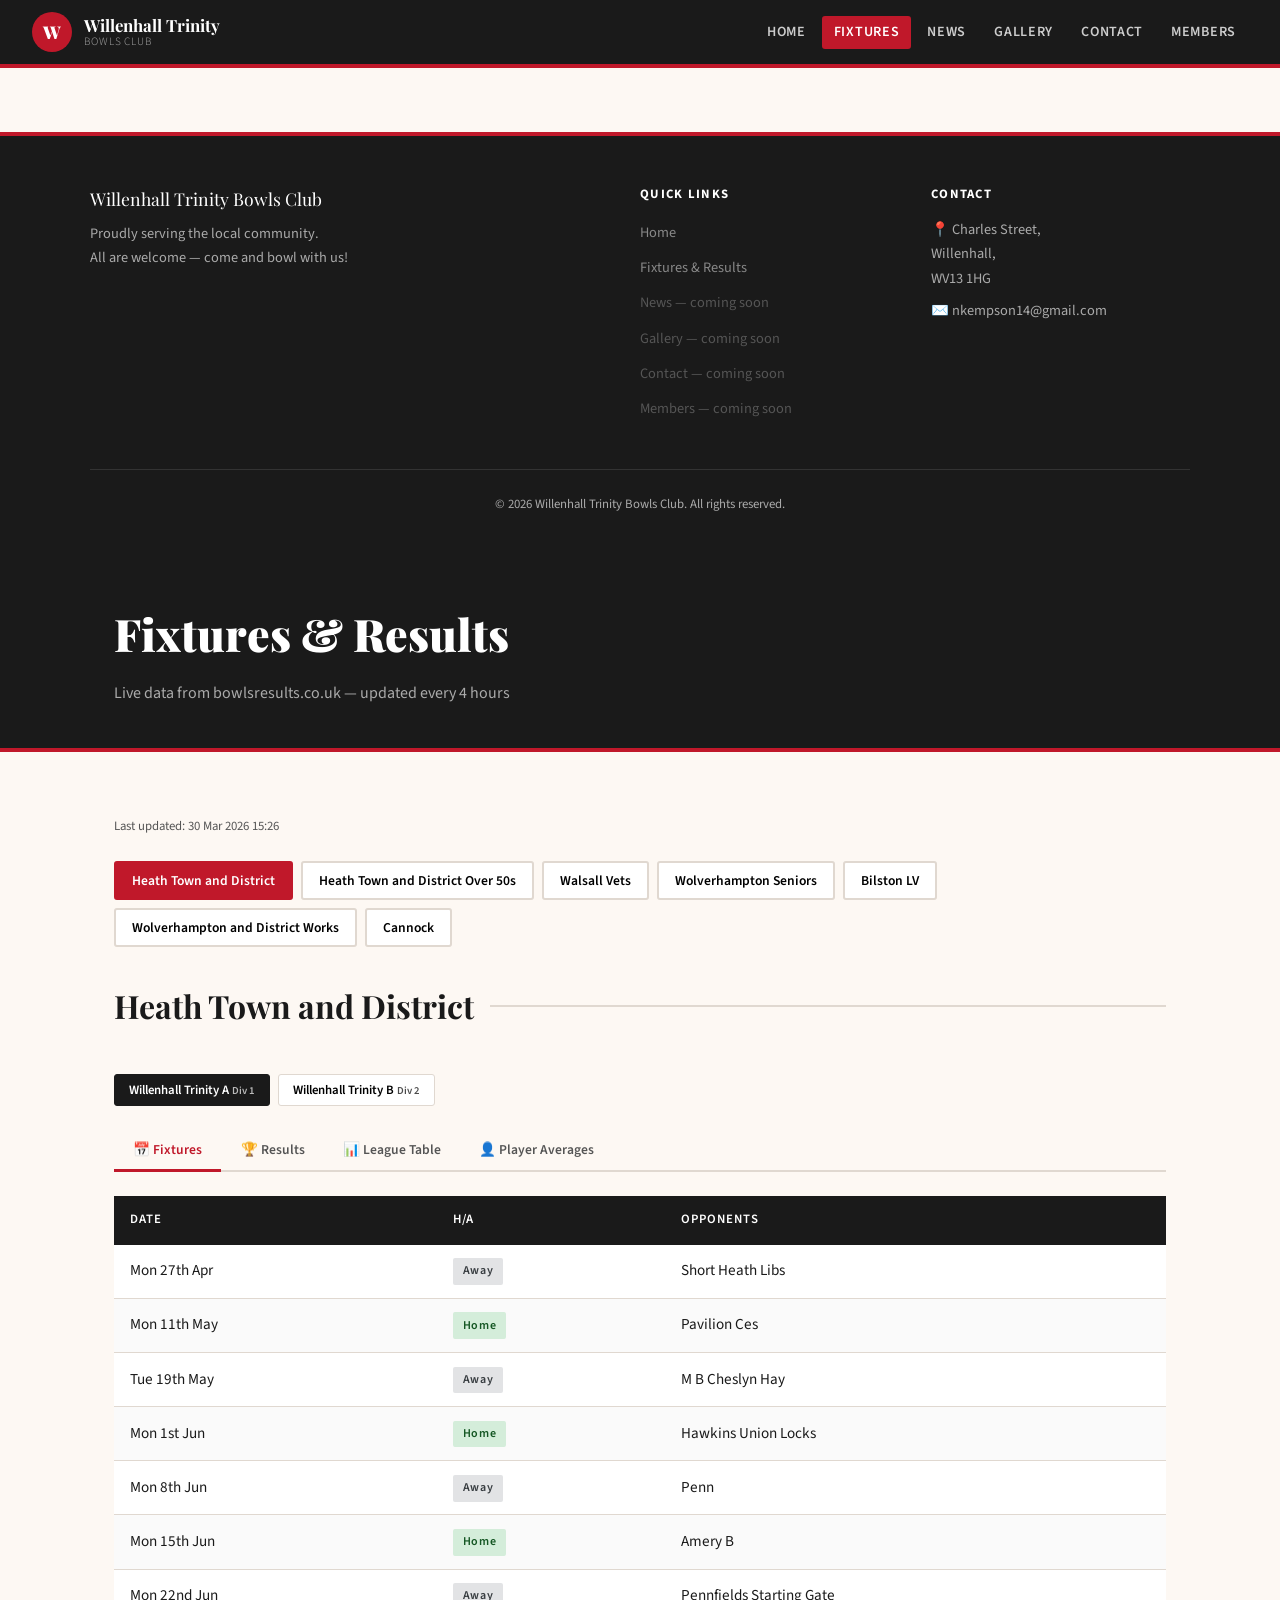
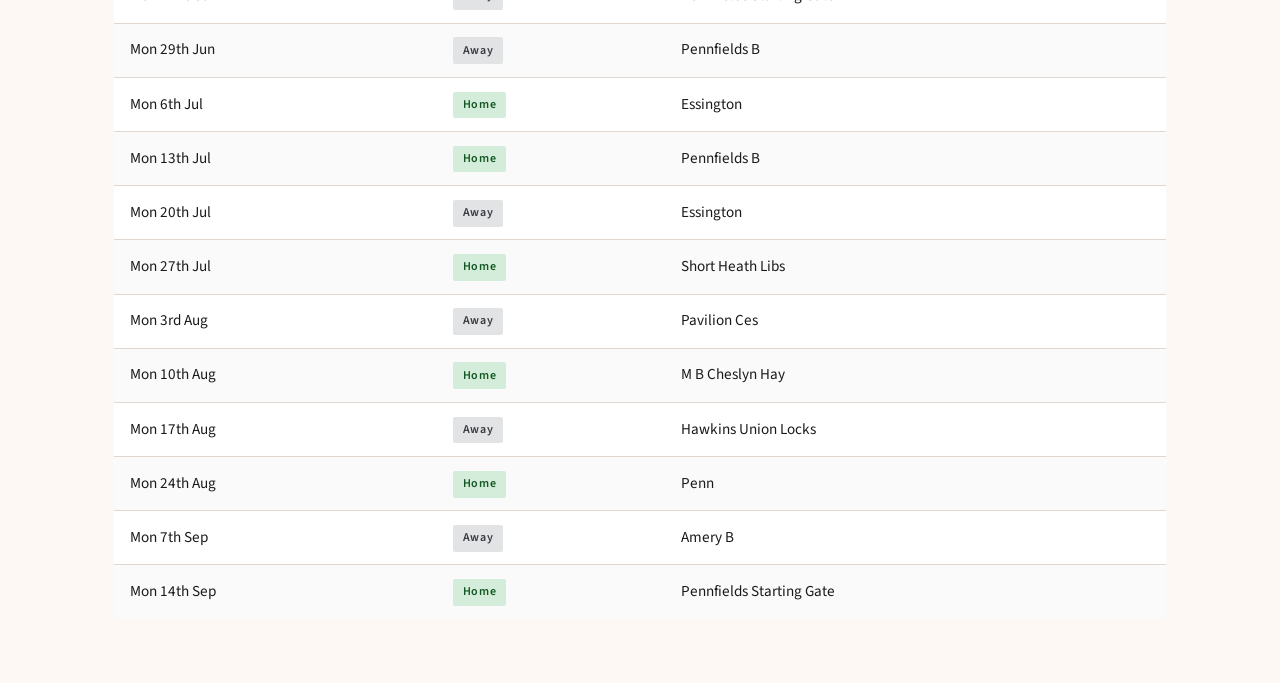
==== commit 9e664781: "Add files via upload" ====
--- a/fixtures.html
+++ b/fixtures.html
@@ -78,11 +78,24 @@
   return `<span class="badge-result ${map[result]||'badge-tbc'}">${result||'TBC'}</span>`;
 }
 
+function parseDate(dateStr) {
+  // Convert "Mon 27th Apr" to a sortable date
+  if (!dateStr) return new Date(9999, 0, 1);
+  const months = {Jan:0,Feb:1,Mar:2,Apr:3,May:4,Jun:5,Jul:6,Aug:7,Sep:8,Oct:9,Nov:10,Dec:11};
+  const match = dateStr.match(/(\d+)\w*\s+(\w+)/);
+  if (!match) return new Date(9999, 0, 1);
+  const day   = parseInt(match[1]);
+  const month = months[match[2]];
+  const year  = new Date().getFullYear();
+  return new Date(year, month, day);
+}
+
 function renderFixtures(fixtures) {
   if (!fixtures||!fixtures.length) return '<p class="no-data">No upcoming fixtures found.</p>';
+  const sorted = [...fixtures].sort((a,b) => parseDate(a.date) - parseDate(b.date));
   return `<div class="table-wrap"><table>
     <thead><tr><th>Date</th><th>H/A</th><th>Opponents</th></tr></thead>
-    <tbody>${fixtures.map(f=>`<tr>
+    <tbody>${sorted.map(f=>`<tr>
       <td>${f.date}</td>
       <td><span class="badge-result ${f.venue==='Home'?'badge-w':'badge-tbc'}">${f.venue}</span></td>
       <td>${f.opponent}</td>
